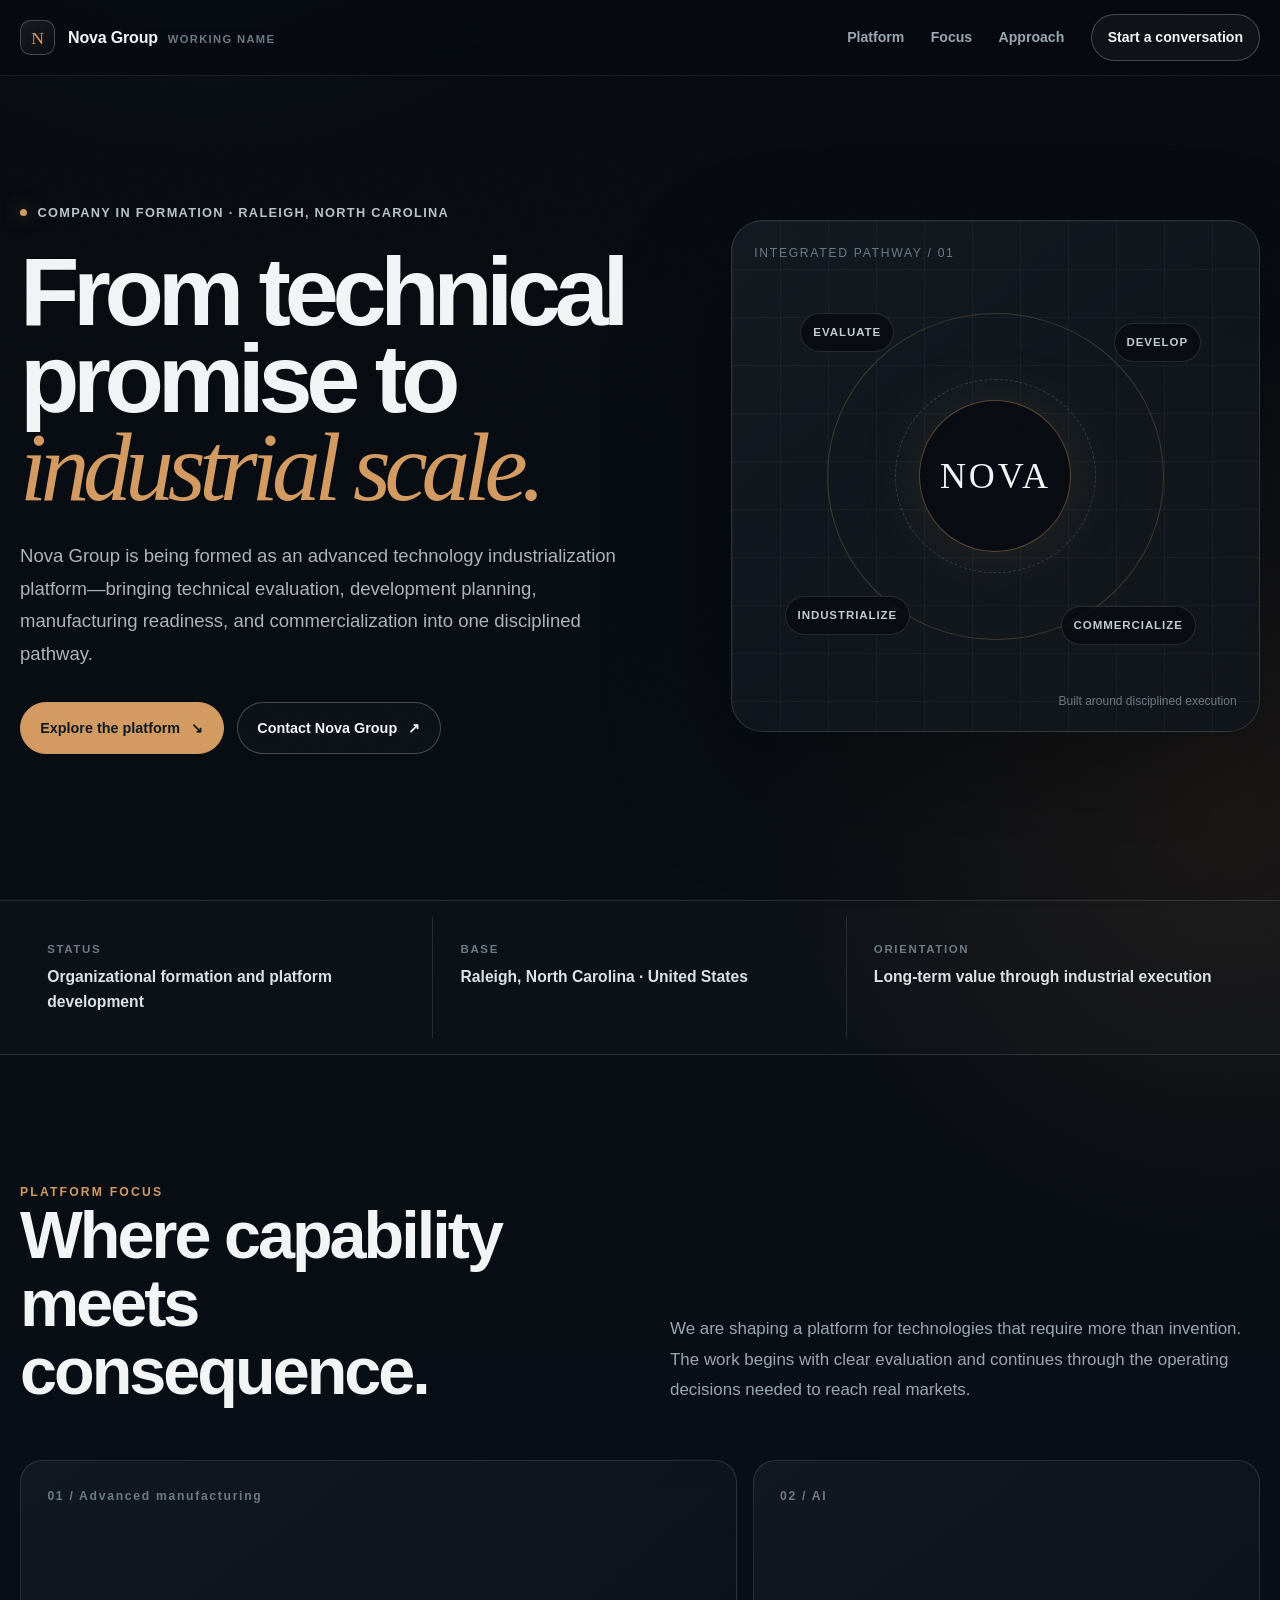
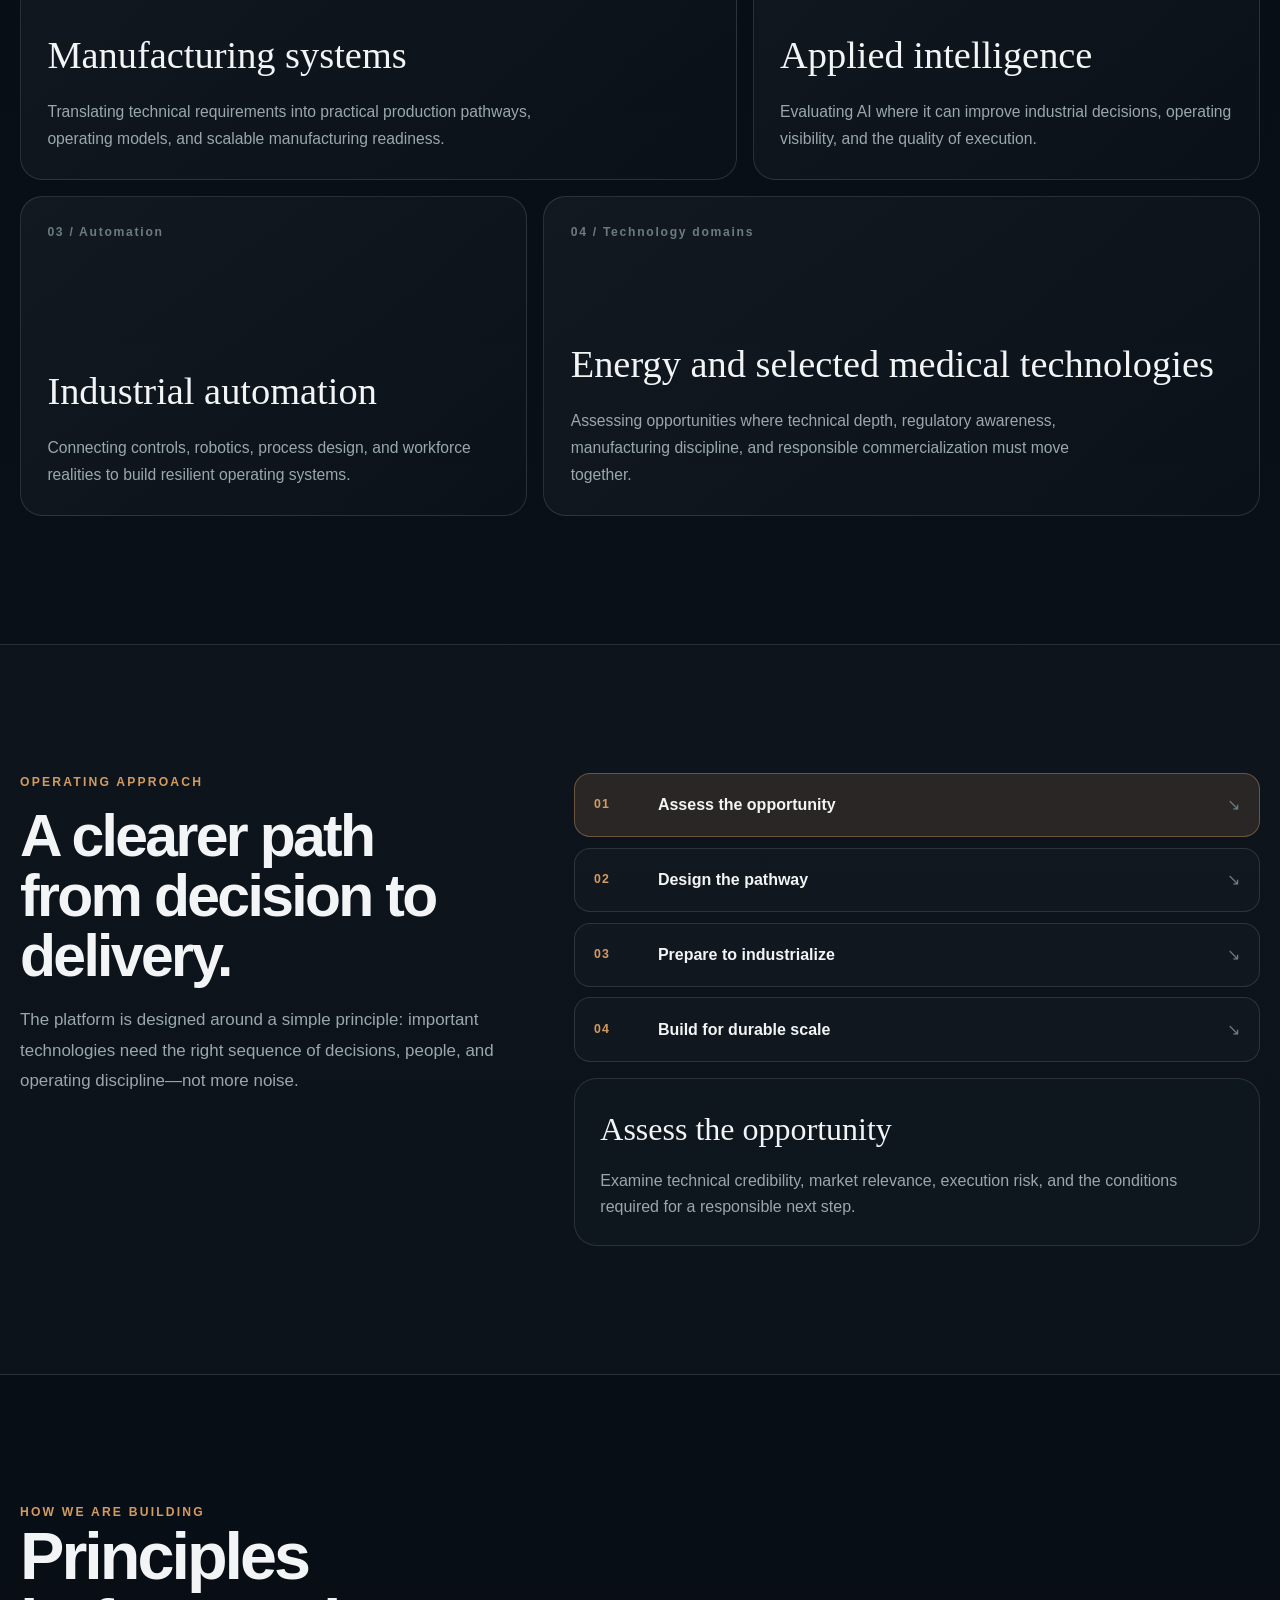
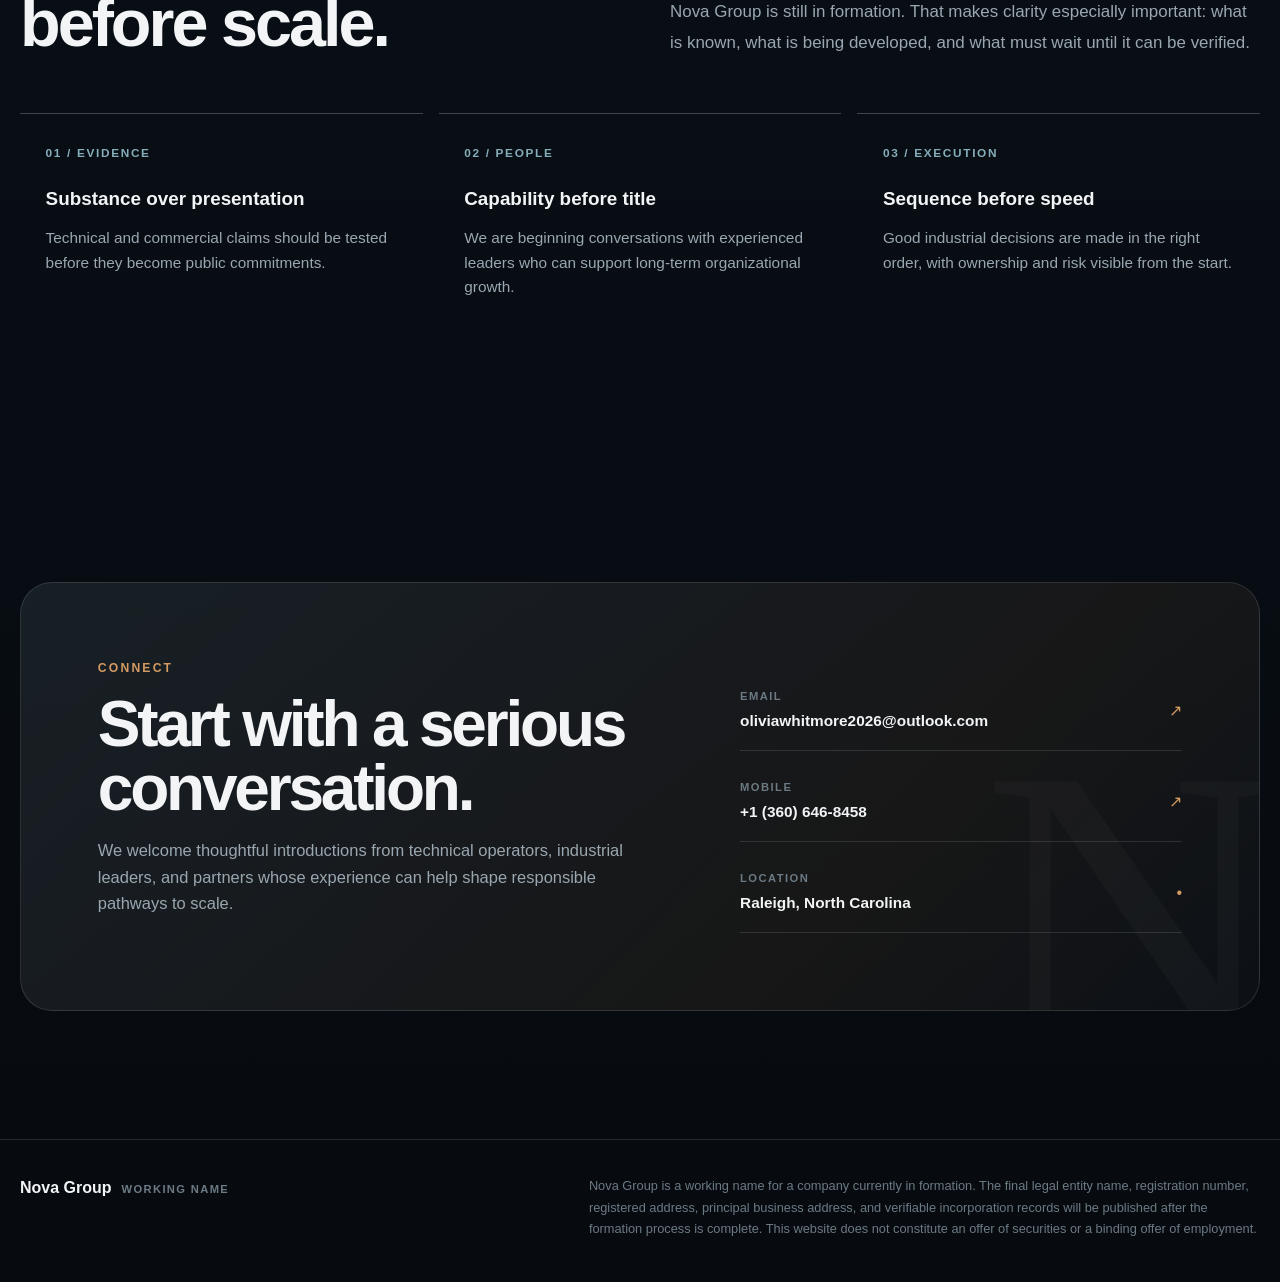
==== nova-group/index.html @ 1aa8a785 "Publish Nova Group company website" ====
<!doctype html>
<html lang="en">
<head>
  <meta charset="UTF-8">
  <meta name="viewport" content="width=device-width, initial-scale=1.0">
  <meta name="robots" content="index, follow, max-image-preview:large">
  <meta name="theme-color" content="#070b10">
  <meta name="description" content="Nova Group is an advanced technology industrialization platform in formation in Raleigh, North Carolina, focused on evaluation, development, manufacturing readiness, and commercialization.">
  <meta property="og:type" content="website">
  <meta property="og:title" content="Nova Group | Advanced Technology Industrialization">
  <meta property="og:description" content="An advanced technology platform in formation, connecting technical promise with disciplined industrial execution.">
  <meta property="og:url" content="https://oliviawhitmore.github.io/nova-group/">
  <link rel="canonical" href="https://oliviawhitmore.github.io/nova-group/">
  <link rel="icon" type="image/svg+xml" href="data:image/svg+xml,%3Csvg xmlns='http://www.w3.org/2000/svg' viewBox='0 0 64 64'%3E%3Crect width='64' height='64' rx='14' fill='%23070b10'/%3E%3Cpath d='M17 45V19l30 26V19' fill='none' stroke='%23d39b61' stroke-width='5' stroke-linecap='round' stroke-linejoin='round'/%3E%3C/svg%3E">
  <title>Nova Group | Advanced Technology Industrialization</title>
  <script type="application/ld+json">
  {
    "@context": "https://schema.org",
    "@type": "WebSite",
    "name": "Nova Group (Working Name)",
    "url": "https://oliviawhitmore.github.io/nova-group/",
    "description": "Advanced technology industrialization platform in formation in Raleigh, North Carolina."
  }
  </script>
  <style>
    :root {
      color-scheme: dark;
      --bg: #070b10;
      --bg-2: #0a1017;
      --panel: rgba(15, 23, 31, .82);
      --panel-solid: #0e161e;
      --line: rgba(226, 234, 239, .13);
      --line-strong: rgba(226, 234, 239, .25);
      --text: #f2f4f5;
      --muted: #9aa7b0;
      --quiet: #6c7a84;
      --copper: #d39b61;
      --copper-soft: rgba(211, 155, 97, .14);
      --steel: #86adba;
      --steel-soft: rgba(134, 173, 186, .12);
      --radius: 1.4rem;
      --max: 1240px;
    }

    * { box-sizing: border-box; }
    html { scroll-behavior: smooth; background: var(--bg); }
    body {
      margin: 0;
      min-width: 320px;
      overflow-x: hidden;
      color: var(--text);
      background:
        radial-gradient(circle at 16% -8%, rgba(89, 127, 142, .19), transparent 32rem),
        radial-gradient(circle at 96% 18%, rgba(167, 105, 50, .12), transparent 30rem),
        linear-gradient(180deg, #070b10 0%, #091018 52%, #070b10 100%);
      font-family: Inter, ui-sans-serif, -apple-system, BlinkMacSystemFont, "Segoe UI", sans-serif;
      font-size: 16px;
      line-height: 1.6;
      -webkit-font-smoothing: antialiased;
    }
    body::before {
      content: "";
      position: fixed;
      inset: 0;
      pointer-events: none;
      opacity: .025;
      z-index: 9;
      background-image: url("data:image/svg+xml,%3Csvg xmlns='http://www.w3.org/2000/svg' width='120' height='120' viewBox='0 0 120 120'%3E%3Cfilter id='n'%3E%3CfeTurbulence type='fractalNoise' baseFrequency='.8' numOctaves='3' stitchTiles='stitch'/%3E%3C/filter%3E%3Crect width='100%25' height='100%25' filter='url(%23n)' opacity='.7'/%3E%3C/svg%3E");
    }
    a { color: inherit; text-decoration: none; }
    button, input, textarea { font: inherit; }
    button { color: inherit; }
    ::selection { background: var(--copper); color: var(--bg); }
    :focus-visible { outline: 2px solid var(--copper); outline-offset: 4px; }

    .skip-link {
      position: fixed;
      top: .75rem;
      left: .75rem;
      z-index: 100;
      transform: translateY(-180%);
      padding: .75rem 1rem;
      border-radius: .6rem;
      color: var(--bg);
      background: var(--text);
      transition: transform .2s ease;
    }
    .skip-link:focus { transform: translateY(0); }
    .shell { width: min(calc(100% - 2rem), var(--max)); margin-inline: auto; }
    .eyebrow {
      margin: 0;
      color: var(--copper);
      font-size: .76rem;
      font-weight: 750;
      letter-spacing: .18em;
      text-transform: uppercase;
    }
    .serif { font-family: Georgia, "Times New Roman", serif; }
    .muted { color: var(--muted); }

    .site-header {
      position: fixed;
      inset: 0 0 auto;
      z-index: 20;
      border-bottom: 1px solid rgba(255,255,255,.08);
      background: rgba(7, 11, 16, .76);
      -webkit-backdrop-filter: blur(18px);
      backdrop-filter: blur(18px);
    }
    .nav {
      min-height: 4.7rem;
      display: flex;
      align-items: center;
      justify-content: space-between;
      gap: 1.5rem;
    }
    .brand { display: inline-flex; align-items: center; gap: .8rem; min-width: max-content; }
    .brand-mark {
      width: 2.2rem;
      height: 2.2rem;
      display: grid;
      place-items: center;
      border: 1px solid var(--line-strong);
      border-radius: .65rem;
      color: var(--copper);
      background: linear-gradient(145deg, rgba(255,255,255,.07), rgba(255,255,255,.015));
      font-family: Georgia, serif;
      font-size: 1.1rem;
    }
    .brand-name { font-weight: 730; letter-spacing: -.01em; }
    .working-name { margin-left: .35rem; color: var(--quiet); font-size: .7rem; font-weight: 700; letter-spacing: .12em; text-transform: uppercase; }
    .nav-links { display: flex; align-items: center; gap: 1.65rem; }
    .nav-links a { color: var(--muted); font-size: .88rem; font-weight: 650; transition: color .2s ease; }
    .nav-links a:hover { color: var(--text); }
    .nav-cta {
      padding: .72rem 1rem;
      border: 1px solid var(--line-strong);
      border-radius: 999px;
      color: var(--text) !important;
      background: rgba(255,255,255,.04);
    }

    .hero {
      min-height: 100svh;
      display: flex;
      align-items: center;
      padding: 8.8rem 0 5.5rem;
    }
    .hero-grid { display: grid; grid-template-columns: 1.08fr .92fr; gap: clamp(3rem, 7vw, 7rem); align-items: center; }
    .status-line {
      display: inline-flex;
      align-items: center;
      gap: .65rem;
      margin-bottom: 1.55rem;
      color: #b8c3ca;
      font-size: .8rem;
      font-weight: 700;
      letter-spacing: .1em;
      text-transform: uppercase;
    }
    .status-line::before { content: ""; width: .45rem; height: .45rem; border-radius: 50%; background: var(--copper); box-shadow: 0 0 18px rgba(211,155,97,.55); }
    h1 {
      max-width: 760px;
      margin: 0;
      font-size: clamp(3.35rem, 7.6vw, 7.3rem);
      font-weight: 610;
      letter-spacing: -.065em;
      line-height: .9;
    }
    h1 .serif { color: var(--copper); font-weight: 400; font-style: italic; }
    .hero-copy { max-width: 660px; margin: 1.8rem 0 0; color: #aab5bc; font-size: clamp(1.05rem, 1.45vw, 1.24rem); line-height: 1.75; }
    .hero-actions { display: flex; flex-wrap: wrap; gap: .85rem; margin-top: 2rem; }
    .button {
      min-height: 3.25rem;
      display: inline-flex;
      align-items: center;
      justify-content: center;
      gap: .7rem;
      padding: .8rem 1.2rem;
      border: 1px solid var(--line-strong);
      border-radius: 999px;
      font-size: .9rem;
      font-weight: 740;
      transition: transform .25s ease, border-color .25s ease, background .25s ease;
    }
    .button:hover { transform: translateY(-2px); border-color: rgba(211,155,97,.55); }
    .button-primary { color: #111820; border-color: var(--copper); background: var(--copper); }
    .button-primary:hover { background: #e1aa72; }
    .button-secondary { background: rgba(255,255,255,.025); }

    .system-card {
      position: relative;
      min-height: 32rem;
      overflow: hidden;
      border: 1px solid var(--line);
      border-radius: 2rem;
      background:
        linear-gradient(rgba(255,255,255,.035) 1px, transparent 1px),
        linear-gradient(90deg, rgba(255,255,255,.035) 1px, transparent 1px),
        linear-gradient(145deg, rgba(134,173,186,.09), rgba(13,20,27,.74));
      background-size: 3rem 3rem, 3rem 3rem, auto;
      box-shadow: 0 50px 120px rgba(0,0,0,.32);
    }
    .system-card::after {
      content: "";
      position: absolute;
      inset: 18%;
      border: 1px solid rgba(211,155,97,.25);
      border-radius: 50%;
      animation: orbit 18s linear infinite;
    }
    .system-card::before {
      content: "";
      position: absolute;
      inset: 31%;
      border: 1px dashed rgba(134,173,186,.25);
      border-radius: 50%;
      animation: orbit 12s linear infinite reverse;
    }
    @keyframes orbit { to { transform: rotate(360deg); } }
    .system-label { position: absolute; top: 1.4rem; left: 1.4rem; z-index: 2; font-size: .76rem; color: var(--quiet); letter-spacing: .14em; text-transform: uppercase; }
    .system-center {
      position: absolute;
      inset: 50% auto auto 50%;
      z-index: 2;
      width: 9.5rem;
      height: 9.5rem;
      display: grid;
      place-items: center;
      transform: translate(-50%, -50%);
      border: 1px solid rgba(211,155,97,.4);
      border-radius: 50%;
      background: rgba(7,11,16,.88);
      box-shadow: 0 0 70px rgba(211,155,97,.11);
    }
    .system-center strong { font-family: Georgia, serif; font-size: 2.25rem; font-weight: 400; letter-spacing: .08em; }
    .node {
      position: absolute;
      z-index: 3;
      padding: .56rem .75rem;
      border: 1px solid var(--line);
      border-radius: 999px;
      color: #c2ccd1;
      background: rgba(7,11,16,.86);
      font-size: .72rem;
      font-weight: 720;
      letter-spacing: .08em;
      text-transform: uppercase;
    }
    .node-1 { top: 18%; left: 13%; }
    .node-2 { top: 20%; right: 11%; }
    .node-3 { bottom: 19%; left: 10%; }
    .node-4 { right: 12%; bottom: 17%; }
    .system-note { position: absolute; right: 1.4rem; bottom: 1.25rem; z-index: 3; color: var(--quiet); font-size: .75rem; }

    .fact-strip { border-block: 1px solid var(--line); background: rgba(255,255,255,.014); }
    .facts { display: grid; grid-template-columns: repeat(3, 1fr); }
    .fact { padding: 1.45rem 1.7rem; border-right: 1px solid var(--line); }
    .fact:last-child { border-right: 0; }
    .fact dt { color: var(--quiet); font-size: .72rem; font-weight: 740; letter-spacing: .14em; text-transform: uppercase; }
    .fact dd { margin: .35rem 0 0; color: #dce1e4; font-size: .98rem; font-weight: 650; }

    section { padding: clamp(5.5rem, 10vw, 9rem) 0; }
    .section-head { display: grid; grid-template-columns: .8fr 1.2fr; gap: 2rem; align-items: end; margin-bottom: 3.4rem; }
    .section-head h2 { max-width: 780px; margin: 0; font-size: clamp(2.5rem, 5.2vw, 4.7rem); line-height: 1.02; letter-spacing: -.045em; }
    .section-head p:last-child { max-width: 590px; justify-self: end; margin: 0; color: var(--muted); font-size: 1.06rem; line-height: 1.8; }

    .focus-grid { display: grid; grid-template-columns: repeat(12, 1fr); gap: 1rem; }
    .focus-card {
      min-height: 20rem;
      display: flex;
      flex-direction: column;
      justify-content: space-between;
      padding: 1.65rem;
      border: 1px solid var(--line);
      border-radius: var(--radius);
      background: linear-gradient(145deg, rgba(255,255,255,.045), rgba(255,255,255,.012));
      transition: transform .35s ease, border-color .35s ease, background .35s ease;
    }
    .focus-card:hover { transform: translateY(-6px); border-color: rgba(211,155,97,.34); background: linear-gradient(145deg, rgba(211,155,97,.075), rgba(255,255,255,.016)); }
    .focus-card:nth-child(1), .focus-card:nth-child(4) { grid-column: span 7; }
    .focus-card:nth-child(2), .focus-card:nth-child(3) { grid-column: span 5; }
    .card-index { color: var(--quiet); font-size: .76rem; font-weight: 740; letter-spacing: .14em; }
    .focus-card h3 { margin: 0 0 .8rem; font-family: Georgia, serif; font-size: clamp(1.65rem, 3vw, 2.45rem); font-weight: 400; }
    .focus-card p { max-width: 520px; margin: 0; color: var(--muted); font-size: .98rem; line-height: 1.72; }

    .pathway { background: rgba(255,255,255,.014); border-block: 1px solid var(--line); }
    .path-grid { display: grid; grid-template-columns: .82fr 1.18fr; gap: clamp(2rem, 6vw, 6rem); align-items: start; }
    .path-intro { position: sticky; top: 7rem; }
    .path-intro h2 { margin: .85rem 0 1.2rem; font-size: clamp(2.5rem, 4.6vw, 4.4rem); line-height: 1.02; letter-spacing: -.045em; }
    .path-intro > p:last-of-type { max-width: 520px; color: var(--muted); font-size: 1.06rem; line-height: 1.8; }
    .path-tabs { display: grid; gap: .65rem; }
    .path-tab {
      width: 100%;
      display: grid;
      grid-template-columns: 3rem 1fr auto;
      gap: 1rem;
      align-items: center;
      padding: 1.15rem 1.2rem;
      border: 1px solid var(--line);
      border-radius: 1rem;
      text-align: left;
      cursor: pointer;
      background: rgba(255,255,255,.018);
      transition: border-color .25s ease, background .25s ease;
    }
    .path-tab:hover, .path-tab[aria-selected="true"] { border-color: rgba(211,155,97,.4); background: var(--copper-soft); }
    .tab-num { color: var(--copper); font-size: .77rem; font-weight: 760; letter-spacing: .1em; }
    .tab-title { font-size: 1rem; font-weight: 720; }
    .tab-arrow { color: var(--quiet); }
    .path-panel { margin-top: 1rem; padding: 1.6rem; border: 1px solid var(--line); border-radius: var(--radius); background: var(--panel-solid); }
    .path-panel h3 { margin: 0; font-family: Georgia, serif; font-size: 2rem; font-weight: 400; }
    .path-panel p { margin: .8rem 0 0; color: var(--muted); }

    .principles { display: grid; grid-template-columns: repeat(3, 1fr); gap: 1rem; }
    .principle { padding: 1.6rem; border-top: 1px solid var(--line-strong); }
    .principle span { color: var(--steel); font-size: .74rem; font-weight: 740; letter-spacing: .14em; text-transform: uppercase; }
    .principle h3 { margin: 1.2rem 0 .75rem; font-size: 1.18rem; }
    .principle p { margin: 0; color: var(--muted); font-size: .96rem; }

    .contact-card {
      position: relative;
      overflow: hidden;
      display: grid;
      grid-template-columns: 1fr .8fr;
      gap: clamp(2rem, 7vw, 7rem);
      padding: clamp(2rem, 6vw, 5rem);
      border: 1px solid var(--line);
      border-radius: 2rem;
      background: linear-gradient(135deg, rgba(134,173,186,.12), rgba(211,155,97,.08) 68%, rgba(255,255,255,.025));
    }
    .contact-card::after { content: "N"; position: absolute; right: -1.5rem; bottom: -7rem; color: rgba(255,255,255,.025); font-family: Georgia, serif; font-size: 26rem; line-height: 1; pointer-events: none; }
    .contact-copy, .contact-details { position: relative; z-index: 2; }
    .contact-copy h2 { margin: .8rem 0 1.1rem; font-size: clamp(2.55rem, 5vw, 4.8rem); line-height: 1; letter-spacing: -.05em; }
    .contact-copy p:last-child { max-width: 610px; color: var(--muted); font-size: 1.03rem; }
    .contact-details { display: grid; align-content: end; gap: .75rem; }
    .contact-link { display: flex; justify-content: space-between; align-items: center; gap: 1rem; padding: 1rem 0; border-bottom: 1px solid var(--line); }
    .contact-link small { display: block; margin-bottom: .15rem; color: var(--quiet); font-size: .7rem; font-weight: 740; letter-spacing: .13em; text-transform: uppercase; }
    .contact-link strong { overflow-wrap: anywhere; font-size: .96rem; }
    .contact-link span:last-child { color: var(--copper); }

    footer { padding: 2.2rem 0 2.6rem; border-top: 1px solid var(--line); }
    .footer-grid { display: grid; grid-template-columns: 1fr 1.25fr; gap: 2rem; align-items: start; }
    .footer-brand { font-weight: 740; }
    .legal-note { margin: 0; color: var(--quiet); font-size: .8rem; line-height: 1.7; }

    .reveal { opacity: 0; transform: translateY(24px); transition: opacity .8s ease, transform .8s cubic-bezier(.2,.8,.2,1); }
    .reveal.in-view { opacity: 1; transform: none; }

    @media (max-width: 900px) {
      .nav-links a:not(.nav-cta) { display: none; }
      .hero-grid, .section-head, .path-grid, .contact-card, .footer-grid { grid-template-columns: 1fr; }
      .hero { min-height: auto; }
      .system-card { min-height: 28rem; }
      .section-head p:last-child { justify-self: start; }
      .facts { grid-template-columns: 1fr; }
      .fact { border-right: 0; border-bottom: 1px solid var(--line); }
      .fact:last-child { border-bottom: 0; }
      .focus-card:nth-child(n) { grid-column: span 6; }
      .path-intro { position: static; }
      .principles { grid-template-columns: 1fr; }
    }

    @media (max-width: 640px) {
      .shell { width: min(calc(100% - 1.2rem), var(--max)); }
      .site-header { position: absolute; }
      .working-name { display: none; }
      .nav-cta { padding-inline: .85rem; }
      .hero { padding-top: 7.1rem; }
      h1 { font-size: clamp(3rem, 16vw, 4.8rem); }
      .hero-actions { align-items: stretch; }
      .button { width: 100%; }
      .system-card { min-height: 24rem; border-radius: 1.35rem; }
      .system-center { width: 7.4rem; height: 7.4rem; }
      .system-center strong { font-size: 1.7rem; }
      .node { font-size: .61rem; }
      .node-1 { left: 6%; }
      .node-2 { right: 5%; }
      .node-3 { left: 5%; }
      .node-4 { right: 5%; }
      .focus-grid { display: grid; grid-template-columns: 1fr; }
      .focus-card:nth-child(n) { grid-column: 1; min-height: 17rem; }
      .path-tab { grid-template-columns: 2.4rem 1fr auto; padding-inline: .95rem; }
      .contact-card { border-radius: 1.35rem; }
      .contact-card::after { font-size: 17rem; }
    }

    @media (prefers-reduced-motion: reduce) {
      html { scroll-behavior: auto; }
      *, *::before, *::after { animation-duration: .01ms !important; animation-iteration-count: 1 !important; transition-duration: .01ms !important; }
      .reveal { opacity: 1; transform: none; }
    }
  </style>
</head>
<body>
  <a class="skip-link" href="#main">Skip to content</a>
  <header class="site-header">
    <nav class="nav shell" aria-label="Primary navigation">
      <a class="brand" href="#top" aria-label="Nova Group home">
        <span class="brand-mark" aria-hidden="true">N</span>
        <span class="brand-name">Nova Group <span class="working-name">Working name</span></span>
      </a>
      <div class="nav-links">
        <a href="#platform">Platform</a>
        <a href="#focus">Focus</a>
        <a href="#approach">Approach</a>
        <a class="nav-cta" href="#contact">Start a conversation</a>
      </div>
    </nav>
  </header>

  <main id="main">
    <section class="hero" id="top">
      <div class="hero-grid shell">
        <div class="reveal">
          <div class="status-line">Company in formation · Raleigh, North Carolina</div>
          <h1>From technical promise to <span class="serif">industrial scale.</span></h1>
          <p class="hero-copy">Nova Group is being formed as an advanced technology industrialization platform—bringing technical evaluation, development planning, manufacturing readiness, and commercialization into one disciplined pathway.</p>
          <div class="hero-actions">
            <a class="button button-primary" href="#platform">Explore the platform <span aria-hidden="true">↘</span></a>
            <a class="button button-secondary" href="mailto:oliviawhitmore2026@outlook.com">Contact Nova Group <span aria-hidden="true">↗</span></a>
          </div>
        </div>

        <div class="system-card reveal" aria-label="Nova Group operating pathway illustration">
          <span class="system-label">Integrated pathway / 01</span>
          <div class="system-center"><strong>NOVA</strong></div>
          <span class="node node-1">Evaluate</span>
          <span class="node node-2">Develop</span>
          <span class="node node-3">Industrialize</span>
          <span class="node node-4">Commercialize</span>
          <span class="system-note">Built around disciplined execution</span>
        </div>
      </div>
    </section>

    <div class="fact-strip" id="platform">
      <dl class="facts shell">
        <div class="fact"><dt>Status</dt><dd>Organizational formation and platform development</dd></div>
        <div class="fact"><dt>Base</dt><dd>Raleigh, North Carolina · United States</dd></div>
        <div class="fact"><dt>Orientation</dt><dd>Long-term value through industrial execution</dd></div>
      </dl>
    </div>

    <section id="focus">
      <div class="shell">
        <div class="section-head reveal">
          <div><p class="eyebrow">Platform focus</p><h2>Where capability meets consequence.</h2></div>
          <p>We are shaping a platform for technologies that require more than invention. The work begins with clear evaluation and continues through the operating decisions needed to reach real markets.</p>
        </div>
        <div class="focus-grid">
          <article class="focus-card reveal"><span class="card-index">01 / Advanced manufacturing</span><div><h3>Manufacturing systems</h3><p>Translating technical requirements into practical production pathways, operating models, and scalable manufacturing readiness.</p></div></article>
          <article class="focus-card reveal"><span class="card-index">02 / AI</span><div><h3>Applied intelligence</h3><p>Evaluating AI where it can improve industrial decisions, operating visibility, and the quality of execution.</p></div></article>
          <article class="focus-card reveal"><span class="card-index">03 / Automation</span><div><h3>Industrial automation</h3><p>Connecting controls, robotics, process design, and workforce realities to build resilient operating systems.</p></div></article>
          <article class="focus-card reveal"><span class="card-index">04 / Technology domains</span><div><h3>Energy and selected medical technologies</h3><p>Assessing opportunities where technical depth, regulatory awareness, manufacturing discipline, and responsible commercialization must move together.</p></div></article>
        </div>
      </div>
    </section>

    <section class="pathway" id="approach">
      <div class="path-grid shell">
        <div class="path-intro reveal">
          <p class="eyebrow">Operating approach</p>
          <h2>A clearer path from decision to delivery.</h2>
          <p>The platform is designed around a simple principle: important technologies need the right sequence of decisions, people, and operating discipline—not more noise.</p>
        </div>
        <div class="reveal">
          <div class="path-tabs" role="tablist" aria-label="Nova Group operating stages">
            <button class="path-tab" id="tab-assess" role="tab" aria-selected="true" aria-controls="path-panel" data-title="Assess the opportunity" data-copy="Examine technical credibility, market relevance, execution risk, and the conditions required for a responsible next step."><span class="tab-num">01</span><span class="tab-title">Assess the opportunity</span><span class="tab-arrow">↘</span></button>
            <button class="path-tab" id="tab-design" role="tab" aria-selected="false" aria-controls="path-panel" data-title="Design the pathway" data-copy="Define the development, regulatory, operating, talent, and commercial decisions that must align before capital and teams are committed."><span class="tab-num">02</span><span class="tab-title">Design the pathway</span><span class="tab-arrow">↘</span></button>
            <button class="path-tab" id="tab-build" role="tab" aria-selected="false" aria-controls="path-panel" data-title="Prepare to industrialize" data-copy="Bring technical and operating leaders together around manufacturing readiness, partner selection, quality systems, and measurable milestones."><span class="tab-num">03</span><span class="tab-title">Prepare to industrialize</span><span class="tab-arrow">↘</span></button>
            <button class="path-tab" id="tab-scale" role="tab" aria-selected="false" aria-controls="path-panel" data-title="Build for durable scale" data-copy="Create the structures, leadership depth, and commercial discipline needed to grow without losing the integrity of the original technology."><span class="tab-num">04</span><span class="tab-title">Build for durable scale</span><span class="tab-arrow">↘</span></button>
          </div>
          <div class="path-panel" id="path-panel" role="tabpanel" aria-live="polite" aria-labelledby="tab-assess">
            <h3>Assess the opportunity</h3>
            <p>Examine technical credibility, market relevance, execution risk, and the conditions required for a responsible next step.</p>
          </div>
        </div>
      </div>
    </section>

    <section>
      <div class="shell">
        <div class="section-head reveal">
          <div><p class="eyebrow">How we are building</p><h2>Principles before scale.</h2></div>
          <p>Nova Group is still in formation. That makes clarity especially important: what is known, what is being developed, and what must wait until it can be verified.</p>
        </div>
        <div class="principles">
          <article class="principle reveal"><span>01 / Evidence</span><h3>Substance over presentation</h3><p>Technical and commercial claims should be tested before they become public commitments.</p></article>
          <article class="principle reveal"><span>02 / People</span><h3>Capability before title</h3><p>We are beginning conversations with experienced leaders who can support long-term organizational growth.</p></article>
          <article class="principle reveal"><span>03 / Execution</span><h3>Sequence before speed</h3><p>Good industrial decisions are made in the right order, with ownership and risk visible from the start.</p></article>
        </div>
      </div>
    </section>

    <section id="contact">
      <div class="contact-card shell reveal">
        <div class="contact-copy">
          <p class="eyebrow">Connect</p>
          <h2>Start with a serious conversation.</h2>
          <p>We welcome thoughtful introductions from technical operators, industrial leaders, and partners whose experience can help shape responsible pathways to scale.</p>
        </div>
        <div class="contact-details">
          <a class="contact-link" href="mailto:oliviawhitmore2026@outlook.com"><span><small>Email</small><strong>oliviawhitmore2026@outlook.com</strong></span><span aria-hidden="true">↗</span></a>
          <a class="contact-link" href="tel:+13606468458"><span><small>Mobile</small><strong>+1 (360) 646-8458</strong></span><span aria-hidden="true">↗</span></a>
          <div class="contact-link"><span><small>Location</small><strong>Raleigh, North Carolina</strong></span><span aria-hidden="true">•</span></div>
        </div>
      </div>
    </section>
  </main>

  <footer>
    <div class="footer-grid shell">
      <div class="footer-brand">Nova Group <span class="working-name">Working name</span></div>
      <p class="legal-note">Nova Group is a working name for a company currently in formation. The final legal entity name, registration number, registered address, principal business address, and verifiable incorporation records will be published after the formation process is complete. This website does not constitute an offer of securities or a binding offer of employment.</p>
    </div>
  </footer>

  <script>
    const reducedMotion = window.matchMedia('(prefers-reduced-motion: reduce)').matches;
    const revealItems = document.querySelectorAll('.reveal');
    if (reducedMotion || !('IntersectionObserver' in window)) {
      revealItems.forEach((item) => item.classList.add('in-view'));
    } else {
      const observer = new IntersectionObserver((entries) => {
        entries.forEach((entry) => {
          if (entry.isIntersecting) {
            entry.target.classList.add('in-view');
            observer.unobserve(entry.target);
          }
        });
      }, { threshold: 0.12 });
      revealItems.forEach((item) => observer.observe(item));
    }

    const tabs = [...document.querySelectorAll('[role="tab"]')];
    const panel = document.getElementById('path-panel');
    tabs.forEach((tab, index) => {
      tab.addEventListener('click', () => activateTab(tab));
      tab.addEventListener('keydown', (event) => {
        if (!['ArrowDown', 'ArrowUp', 'Home', 'End'].includes(event.key)) return;
        event.preventDefault();
        let next = index;
        if (event.key === 'ArrowDown') next = (index + 1) % tabs.length;
        if (event.key === 'ArrowUp') next = (index - 1 + tabs.length) % tabs.length;
        if (event.key === 'Home') next = 0;
        if (event.key === 'End') next = tabs.length - 1;
        tabs[next].focus();
        activateTab(tabs[next]);
      });
    });

    function activateTab(active) {
      tabs.forEach((tab) => tab.setAttribute('aria-selected', String(tab === active)));
      panel.setAttribute('aria-labelledby', active.id);
      panel.querySelector('h3').textContent = active.dataset.title;
      panel.querySelector('p').textContent = active.dataset.copy;
    }
  </script>
</body>
</html>
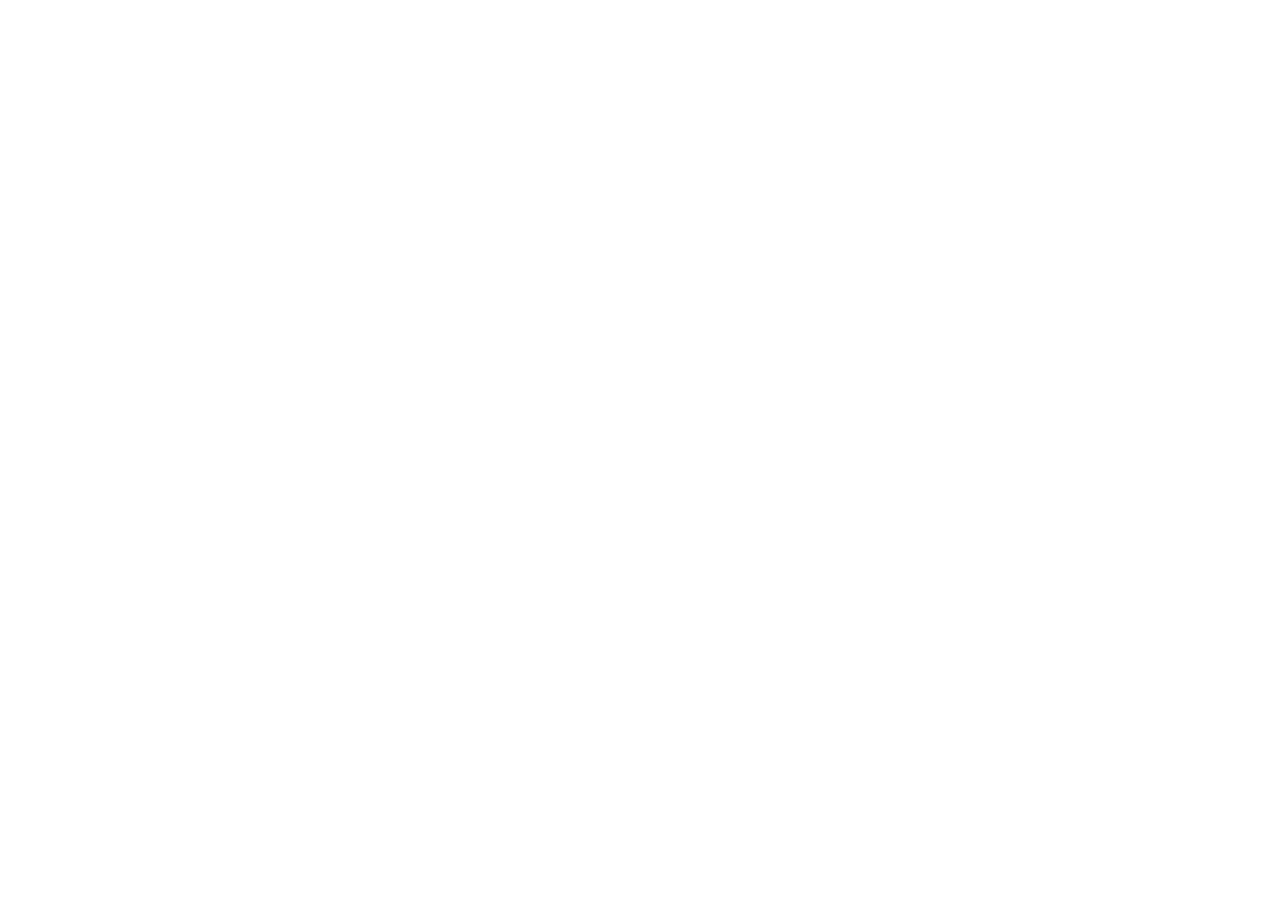
==== commit d407b42b: "Redirect Nova Group site to company organization domain" ====
--- a/nova-group/index.html
+++ b/nova-group/index.html
@@ -1,561 +1,25 @@
 <!doctype html>
 <html lang="en">
 <head>
-  <meta charset="UTF-8">
-  <meta name="viewport" content="width=device-width, initial-scale=1.0">
-  <meta name="robots" content="index, follow, max-image-preview:large">
-  <meta name="theme-color" content="#070b10">
-  <meta name="description" content="Nova Group is an advanced technology industrialization platform in formation in Raleigh, North Carolina, focused on evaluation, development, manufacturing readiness, and commercialization.">
-  <meta property="og:type" content="website">
-  <meta property="og:title" content="Nova Group | Advanced Technology Industrialization">
-  <meta property="og:description" content="An advanced technology platform in formation, connecting technical promise with disciplined industrial execution.">
-  <meta property="og:url" content="https://oliviawhitmore.github.io/nova-group/">
-  <link rel="canonical" href="https://oliviawhitmore.github.io/nova-group/">
-  <link rel="icon" type="image/svg+xml" href="data:image/svg+xml,%3Csvg xmlns='http://www.w3.org/2000/svg' viewBox='0 0 64 64'%3E%3Crect width='64' height='64' rx='14' fill='%23070b10'/%3E%3Cpath d='M17 45V19l30 26V19' fill='none' stroke='%23d39b61' stroke-width='5' stroke-linecap='round' stroke-linejoin='round'/%3E%3C/svg%3E">
-  <title>Nova Group | Advanced Technology Industrialization</title>
-  <script type="application/ld+json">
-  {
-    "@context": "https://schema.org",
-    "@type": "WebSite",
-    "name": "Nova Group (Working Name)",
-    "url": "https://oliviawhitmore.github.io/nova-group/",
-    "description": "Advanced technology industrialization platform in formation in Raleigh, North Carolina."
-  }
+  <meta charset="utf-8">
+  <meta name="viewport" content="width=device-width, initial-scale=1">
+  <meta name="robots" content="noindex, follow">
+  <meta http-equiv="refresh" content="0; url=https://novagroupnc.github.io/">
+  <link rel="canonical" href="https://novagroupnc.github.io/">
+  <title>Nova Group has moved</title>
+  <script>
+    window.location.replace("https://novagroupnc.github.io/" + window.location.search + window.location.hash);
   </script>
   <style>
-    :root {
-      color-scheme: dark;
-      --bg: #070b10;
-      --bg-2: #0a1017;
-      --panel: rgba(15, 23, 31, .82);
-      --panel-solid: #0e161e;
-      --line: rgba(226, 234, 239, .13);
-      --line-strong: rgba(226, 234, 239, .25);
-      --text: #f2f4f5;
-      --muted: #9aa7b0;
-      --quiet: #6c7a84;
-      --copper: #d39b61;
-      --copper-soft: rgba(211, 155, 97, .14);
-      --steel: #86adba;
-      --steel-soft: rgba(134, 173, 186, .12);
-      --radius: 1.4rem;
-      --max: 1240px;
-    }
-
-    * { box-sizing: border-box; }
-    html { scroll-behavior: smooth; background: var(--bg); }
-    body {
-      margin: 0;
-      min-width: 320px;
-      overflow-x: hidden;
-      color: var(--text);
-      background:
-        radial-gradient(circle at 16% -8%, rgba(89, 127, 142, .19), transparent 32rem),
-        radial-gradient(circle at 96% 18%, rgba(167, 105, 50, .12), transparent 30rem),
-        linear-gradient(180deg, #070b10 0%, #091018 52%, #070b10 100%);
-      font-family: Inter, ui-sans-serif, -apple-system, BlinkMacSystemFont, "Segoe UI", sans-serif;
-      font-size: 16px;
-      line-height: 1.6;
-      -webkit-font-smoothing: antialiased;
-    }
-    body::before {
-      content: "";
-      position: fixed;
-      inset: 0;
-      pointer-events: none;
-      opacity: .025;
-      z-index: 9;
-      background-image: url("data:image/svg+xml,%3Csvg xmlns='http://www.w3.org/2000/svg' width='120' height='120' viewBox='0 0 120 120'%3E%3Cfilter id='n'%3E%3CfeTurbulence type='fractalNoise' baseFrequency='.8' numOctaves='3' stitchTiles='stitch'/%3E%3C/filter%3E%3Crect width='100%25' height='100%25' filter='url(%23n)' opacity='.7'/%3E%3C/svg%3E");
-    }
-    a { color: inherit; text-decoration: none; }
-    button, input, textarea { font: inherit; }
-    button { color: inherit; }
-    ::selection { background: var(--copper); color: var(--bg); }
-    :focus-visible { outline: 2px solid var(--copper); outline-offset: 4px; }
-
-    .skip-link {
-      position: fixed;
-      top: .75rem;
-      left: .75rem;
-      z-index: 100;
-      transform: translateY(-180%);
-      padding: .75rem 1rem;
-      border-radius: .6rem;
-      color: var(--bg);
-      background: var(--text);
-      transition: transform .2s ease;
-    }
-    .skip-link:focus { transform: translateY(0); }
-    .shell { width: min(calc(100% - 2rem), var(--max)); margin-inline: auto; }
-    .eyebrow {
-      margin: 0;
-      color: var(--copper);
-      font-size: .76rem;
-      font-weight: 750;
-      letter-spacing: .18em;
-      text-transform: uppercase;
-    }
-    .serif { font-family: Georgia, "Times New Roman", serif; }
-    .muted { color: var(--muted); }
-
-    .site-header {
-      position: fixed;
-      inset: 0 0 auto;
-      z-index: 20;
-      border-bottom: 1px solid rgba(255,255,255,.08);
-      background: rgba(7, 11, 16, .76);
-      -webkit-backdrop-filter: blur(18px);
-      backdrop-filter: blur(18px);
-    }
-    .nav {
-      min-height: 4.7rem;
-      display: flex;
-      align-items: center;
-      justify-content: space-between;
-      gap: 1.5rem;
-    }
-    .brand { display: inline-flex; align-items: center; gap: .8rem; min-width: max-content; }
-    .brand-mark {
-      width: 2.2rem;
-      height: 2.2rem;
-      display: grid;
-      place-items: center;
-      border: 1px solid var(--line-strong);
-      border-radius: .65rem;
-      color: var(--copper);
-      background: linear-gradient(145deg, rgba(255,255,255,.07), rgba(255,255,255,.015));
-      font-family: Georgia, serif;
-      font-size: 1.1rem;
-    }
-    .brand-name { font-weight: 730; letter-spacing: -.01em; }
-    .working-name { margin-left: .35rem; color: var(--quiet); font-size: .7rem; font-weight: 700; letter-spacing: .12em; text-transform: uppercase; }
-    .nav-links { display: flex; align-items: center; gap: 1.65rem; }
-    .nav-links a { color: var(--muted); font-size: .88rem; font-weight: 650; transition: color .2s ease; }
-    .nav-links a:hover { color: var(--text); }
-    .nav-cta {
-      padding: .72rem 1rem;
-      border: 1px solid var(--line-strong);
-      border-radius: 999px;
-      color: var(--text) !important;
-      background: rgba(255,255,255,.04);
-    }
-
-    .hero {
-      min-height: 100svh;
-      display: flex;
-      align-items: center;
-      padding: 8.8rem 0 5.5rem;
-    }
-    .hero-grid { display: grid; grid-template-columns: 1.08fr .92fr; gap: clamp(3rem, 7vw, 7rem); align-items: center; }
-    .status-line {
-      display: inline-flex;
-      align-items: center;
-      gap: .65rem;
-      margin-bottom: 1.55rem;
-      color: #b8c3ca;
-      font-size: .8rem;
-      font-weight: 700;
-      letter-spacing: .1em;
-      text-transform: uppercase;
-    }
-    .status-line::before { content: ""; width: .45rem; height: .45rem; border-radius: 50%; background: var(--copper); box-shadow: 0 0 18px rgba(211,155,97,.55); }
-    h1 {
-      max-width: 760px;
-      margin: 0;
-      font-size: clamp(3.35rem, 7.6vw, 7.3rem);
-      font-weight: 610;
-      letter-spacing: -.065em;
-      line-height: .9;
-    }
-    h1 .serif { color: var(--copper); font-weight: 400; font-style: italic; }
-    .hero-copy { max-width: 660px; margin: 1.8rem 0 0; color: #aab5bc; font-size: clamp(1.05rem, 1.45vw, 1.24rem); line-height: 1.75; }
-    .hero-actions { display: flex; flex-wrap: wrap; gap: .85rem; margin-top: 2rem; }
-    .button {
-      min-height: 3.25rem;
-      display: inline-flex;
-      align-items: center;
-      justify-content: center;
-      gap: .7rem;
-      padding: .8rem 1.2rem;
-      border: 1px solid var(--line-strong);
-      border-radius: 999px;
-      font-size: .9rem;
-      font-weight: 740;
-      transition: transform .25s ease, border-color .25s ease, background .25s ease;
-    }
-    .button:hover { transform: translateY(-2px); border-color: rgba(211,155,97,.55); }
-    .button-primary { color: #111820; border-color: var(--copper); background: var(--copper); }
-    .button-primary:hover { background: #e1aa72; }
-    .button-secondary { background: rgba(255,255,255,.025); }
-
-    .system-card {
-      position: relative;
-      min-height: 32rem;
-      overflow: hidden;
-      border: 1px solid var(--line);
-      border-radius: 2rem;
-      background:
-        linear-gradient(rgba(255,255,255,.035) 1px, transparent 1px),
-        linear-gradient(90deg, rgba(255,255,255,.035) 1px, transparent 1px),
-        linear-gradient(145deg, rgba(134,173,186,.09), rgba(13,20,27,.74));
-      background-size: 3rem 3rem, 3rem 3rem, auto;
-      box-shadow: 0 50px 120px rgba(0,0,0,.32);
-    }
-    .system-card::after {
-      content: "";
-      position: absolute;
-      inset: 18%;
-      border: 1px solid rgba(211,155,97,.25);
-      border-radius: 50%;
-      animation: orbit 18s linear infinite;
-    }
-    .system-card::before {
-      content: "";
-      position: absolute;
-      inset: 31%;
-      border: 1px dashed rgba(134,173,186,.25);
-      border-radius: 50%;
-      animation: orbit 12s linear infinite reverse;
-    }
-    @keyframes orbit { to { transform: rotate(360deg); } }
-    .system-label { position: absolute; top: 1.4rem; left: 1.4rem; z-index: 2; font-size: .76rem; color: var(--quiet); letter-spacing: .14em; text-transform: uppercase; }
-    .system-center {
-      position: absolute;
-      inset: 50% auto auto 50%;
-      z-index: 2;
-      width: 9.5rem;
-      height: 9.5rem;
-      display: grid;
-      place-items: center;
-      transform: translate(-50%, -50%);
-      border: 1px solid rgba(211,155,97,.4);
-      border-radius: 50%;
-      background: rgba(7,11,16,.88);
-      box-shadow: 0 0 70px rgba(211,155,97,.11);
-    }
-    .system-center strong { font-family: Georgia, serif; font-size: 2.25rem; font-weight: 400; letter-spacing: .08em; }
-    .node {
-      position: absolute;
-      z-index: 3;
-      padding: .56rem .75rem;
-      border: 1px solid var(--line);
-      border-radius: 999px;
-      color: #c2ccd1;
-      background: rgba(7,11,16,.86);
-      font-size: .72rem;
-      font-weight: 720;
-      letter-spacing: .08em;
-      text-transform: uppercase;
-    }
-    .node-1 { top: 18%; left: 13%; }
-    .node-2 { top: 20%; right: 11%; }
-    .node-3 { bottom: 19%; left: 10%; }
-    .node-4 { right: 12%; bottom: 17%; }
-    .system-note { position: absolute; right: 1.4rem; bottom: 1.25rem; z-index: 3; color: var(--quiet); font-size: .75rem; }
-
-    .fact-strip { border-block: 1px solid var(--line); background: rgba(255,255,255,.014); }
-    .facts { display: grid; grid-template-columns: repeat(3, 1fr); }
-    .fact { padding: 1.45rem 1.7rem; border-right: 1px solid var(--line); }
-    .fact:last-child { border-right: 0; }
-    .fact dt { color: var(--quiet); font-size: .72rem; font-weight: 740; letter-spacing: .14em; text-transform: uppercase; }
-    .fact dd { margin: .35rem 0 0; color: #dce1e4; font-size: .98rem; font-weight: 650; }
-
-    section { padding: clamp(5.5rem, 10vw, 9rem) 0; }
-    .section-head { display: grid; grid-template-columns: .8fr 1.2fr; gap: 2rem; align-items: end; margin-bottom: 3.4rem; }
-    .section-head h2 { max-width: 780px; margin: 0; font-size: clamp(2.5rem, 5.2vw, 4.7rem); line-height: 1.02; letter-spacing: -.045em; }
-    .section-head p:last-child { max-width: 590px; justify-self: end; margin: 0; color: var(--muted); font-size: 1.06rem; line-height: 1.8; }
-
-    .focus-grid { display: grid; grid-template-columns: repeat(12, 1fr); gap: 1rem; }
-    .focus-card {
-      min-height: 20rem;
-      display: flex;
-      flex-direction: column;
-      justify-content: space-between;
-      padding: 1.65rem;
-      border: 1px solid var(--line);
-      border-radius: var(--radius);
-      background: linear-gradient(145deg, rgba(255,255,255,.045), rgba(255,255,255,.012));
-      transition: transform .35s ease, border-color .35s ease, background .35s ease;
-    }
-    .focus-card:hover { transform: translateY(-6px); border-color: rgba(211,155,97,.34); background: linear-gradient(145deg, rgba(211,155,97,.075), rgba(255,255,255,.016)); }
-    .focus-card:nth-child(1), .focus-card:nth-child(4) { grid-column: span 7; }
-    .focus-card:nth-child(2), .focus-card:nth-child(3) { grid-column: span 5; }
-    .card-index { color: var(--quiet); font-size: .76rem; font-weight: 740; letter-spacing: .14em; }
-    .focus-card h3 { margin: 0 0 .8rem; font-family: Georgia, serif; font-size: clamp(1.65rem, 3vw, 2.45rem); font-weight: 400; }
-    .focus-card p { max-width: 520px; margin: 0; color: var(--muted); font-size: .98rem; line-height: 1.72; }
-
-    .pathway { background: rgba(255,255,255,.014); border-block: 1px solid var(--line); }
-    .path-grid { display: grid; grid-template-columns: .82fr 1.18fr; gap: clamp(2rem, 6vw, 6rem); align-items: start; }
-    .path-intro { position: sticky; top: 7rem; }
-    .path-intro h2 { margin: .85rem 0 1.2rem; font-size: clamp(2.5rem, 4.6vw, 4.4rem); line-height: 1.02; letter-spacing: -.045em; }
-    .path-intro > p:last-of-type { max-width: 520px; color: var(--muted); font-size: 1.06rem; line-height: 1.8; }
-    .path-tabs { display: grid; gap: .65rem; }
-    .path-tab {
-      width: 100%;
-      display: grid;
-      grid-template-columns: 3rem 1fr auto;
-      gap: 1rem;
-      align-items: center;
-      padding: 1.15rem 1.2rem;
-      border: 1px solid var(--line);
-      border-radius: 1rem;
-      text-align: left;
-      cursor: pointer;
-      background: rgba(255,255,255,.018);
-      transition: border-color .25s ease, background .25s ease;
-    }
-    .path-tab:hover, .path-tab[aria-selected="true"] { border-color: rgba(211,155,97,.4); background: var(--copper-soft); }
-    .tab-num { color: var(--copper); font-size: .77rem; font-weight: 760; letter-spacing: .1em; }
-    .tab-title { font-size: 1rem; font-weight: 720; }
-    .tab-arrow { color: var(--quiet); }
-    .path-panel { margin-top: 1rem; padding: 1.6rem; border: 1px solid var(--line); border-radius: var(--radius); background: var(--panel-solid); }
-    .path-panel h3 { margin: 0; font-family: Georgia, serif; font-size: 2rem; font-weight: 400; }
-    .path-panel p { margin: .8rem 0 0; color: var(--muted); }
-
-    .principles { display: grid; grid-template-columns: repeat(3, 1fr); gap: 1rem; }
-    .principle { padding: 1.6rem; border-top: 1px solid var(--line-strong); }
-    .principle span { color: var(--steel); font-size: .74rem; font-weight: 740; letter-spacing: .14em; text-transform: uppercase; }
-    .principle h3 { margin: 1.2rem 0 .75rem; font-size: 1.18rem; }
-    .principle p { margin: 0; color: var(--muted); font-size: .96rem; }
-
-    .contact-card {
-      position: relative;
-      overflow: hidden;
-      display: grid;
-      grid-template-columns: 1fr .8fr;
-      gap: clamp(2rem, 7vw, 7rem);
-      padding: clamp(2rem, 6vw, 5rem);
-      border: 1px solid var(--line);
-      border-radius: 2rem;
-      background: linear-gradient(135deg, rgba(134,173,186,.12), rgba(211,155,97,.08) 68%, rgba(255,255,255,.025));
-    }
-    .contact-card::after { content: "N"; position: absolute; right: -1.5rem; bottom: -7rem; color: rgba(255,255,255,.025); font-family: Georgia, serif; font-size: 26rem; line-height: 1; pointer-events: none; }
-    .contact-copy, .contact-details { position: relative; z-index: 2; }
-    .contact-copy h2 { margin: .8rem 0 1.1rem; font-size: clamp(2.55rem, 5vw, 4.8rem); line-height: 1; letter-spacing: -.05em; }
-    .contact-copy p:last-child { max-width: 610px; color: var(--muted); font-size: 1.03rem; }
-    .contact-details { display: grid; align-content: end; gap: .75rem; }
-    .contact-link { display: flex; justify-content: space-between; align-items: center; gap: 1rem; padding: 1rem 0; border-bottom: 1px solid var(--line); }
-    .contact-link small { display: block; margin-bottom: .15rem; color: var(--quiet); font-size: .7rem; font-weight: 740; letter-spacing: .13em; text-transform: uppercase; }
-    .contact-link strong { overflow-wrap: anywhere; font-size: .96rem; }
-    .contact-link span:last-child { color: var(--copper); }
-
-    footer { padding: 2.2rem 0 2.6rem; border-top: 1px solid var(--line); }
-    .footer-grid { display: grid; grid-template-columns: 1fr 1.25fr; gap: 2rem; align-items: start; }
-    .footer-brand { font-weight: 740; }
-    .legal-note { margin: 0; color: var(--quiet); font-size: .8rem; line-height: 1.7; }
-
-    .reveal { opacity: 0; transform: translateY(24px); transition: opacity .8s ease, transform .8s cubic-bezier(.2,.8,.2,1); }
-    .reveal.in-view { opacity: 1; transform: none; }
-
-    @media (max-width: 900px) {
-      .nav-links a:not(.nav-cta) { display: none; }
-      .hero-grid, .section-head, .path-grid, .contact-card, .footer-grid { grid-template-columns: 1fr; }
-      .hero { min-height: auto; }
-      .system-card { min-height: 28rem; }
-      .section-head p:last-child { justify-self: start; }
-      .facts { grid-template-columns: 1fr; }
-      .fact { border-right: 0; border-bottom: 1px solid var(--line); }
-      .fact:last-child { border-bottom: 0; }
-      .focus-card:nth-child(n) { grid-column: span 6; }
-      .path-intro { position: static; }
-      .principles { grid-template-columns: 1fr; }
-    }
-
-    @media (max-width: 640px) {
-      .shell { width: min(calc(100% - 1.2rem), var(--max)); }
-      .site-header { position: absolute; }
-      .working-name { display: none; }
-      .nav-cta { padding-inline: .85rem; }
-      .hero { padding-top: 7.1rem; }
-      h1 { font-size: clamp(3rem, 16vw, 4.8rem); }
-      .hero-actions { align-items: stretch; }
-      .button { width: 100%; }
-      .system-card { min-height: 24rem; border-radius: 1.35rem; }
-      .system-center { width: 7.4rem; height: 7.4rem; }
-      .system-center strong { font-size: 1.7rem; }
-      .node { font-size: .61rem; }
-      .node-1 { left: 6%; }
-      .node-2 { right: 5%; }
-      .node-3 { left: 5%; }
-      .node-4 { right: 5%; }
-      .focus-grid { display: grid; grid-template-columns: 1fr; }
-      .focus-card:nth-child(n) { grid-column: 1; min-height: 17rem; }
-      .path-tab { grid-template-columns: 2.4rem 1fr auto; padding-inline: .95rem; }
-      .contact-card { border-radius: 1.35rem; }
-      .contact-card::after { font-size: 17rem; }
-    }
-
-    @media (prefers-reduced-motion: reduce) {
-      html { scroll-behavior: auto; }
-      *, *::before, *::after { animation-duration: .01ms !important; animation-iteration-count: 1 !important; transition-duration: .01ms !important; }
-      .reveal { opacity: 1; transform: none; }
-    }
+    html,body{height:100%}body{margin:0;display:grid;place-items:center;background:#070b10;color:#f2f4f5;font:16px/1.6 Inter,system-ui,sans-serif}
+    main{width:min(90%,560px);text-align:center}a{color:#d39b61}
   </style>
 </head>
 <body>
-  <a class="skip-link" href="#main">Skip to content</a>
-  <header class="site-header">
-    <nav class="nav shell" aria-label="Primary navigation">
-      <a class="brand" href="#top" aria-label="Nova Group home">
-        <span class="brand-mark" aria-hidden="true">N</span>
-        <span class="brand-name">Nova Group <span class="working-name">Working name</span></span>
-      </a>
-      <div class="nav-links">
-        <a href="#platform">Platform</a>
-        <a href="#focus">Focus</a>
-        <a href="#approach">Approach</a>
-        <a class="nav-cta" href="#contact">Start a conversation</a>
-      </div>
-    </nav>
-  </header>
-
-  <main id="main">
-    <section class="hero" id="top">
-      <div class="hero-grid shell">
-        <div class="reveal">
-          <div class="status-line">Company in formation · Raleigh, North Carolina</div>
-          <h1>From technical promise to <span class="serif">industrial scale.</span></h1>
-          <p class="hero-copy">Nova Group is being formed as an advanced technology industrialization platform—bringing technical evaluation, development planning, manufacturing readiness, and commercialization into one disciplined pathway.</p>
-          <div class="hero-actions">
-            <a class="button button-primary" href="#platform">Explore the platform <span aria-hidden="true">↘</span></a>
-            <a class="button button-secondary" href="mailto:oliviawhitmore2026@outlook.com">Contact Nova Group <span aria-hidden="true">↗</span></a>
-          </div>
-        </div>
-
-        <div class="system-card reveal" aria-label="Nova Group operating pathway illustration">
-          <span class="system-label">Integrated pathway / 01</span>
-          <div class="system-center"><strong>NOVA</strong></div>
-          <span class="node node-1">Evaluate</span>
-          <span class="node node-2">Develop</span>
-          <span class="node node-3">Industrialize</span>
-          <span class="node node-4">Commercialize</span>
-          <span class="system-note">Built around disciplined execution</span>
-        </div>
-      </div>
-    </section>
-
-    <div class="fact-strip" id="platform">
-      <dl class="facts shell">
-        <div class="fact"><dt>Status</dt><dd>Organizational formation and platform development</dd></div>
-        <div class="fact"><dt>Base</dt><dd>Raleigh, North Carolina · United States</dd></div>
-        <div class="fact"><dt>Orientation</dt><dd>Long-term value through industrial execution</dd></div>
-      </dl>
-    </div>
-
-    <section id="focus">
-      <div class="shell">
-        <div class="section-head reveal">
-          <div><p class="eyebrow">Platform focus</p><h2>Where capability meets consequence.</h2></div>
-          <p>We are shaping a platform for technologies that require more than invention. The work begins with clear evaluation and continues through the operating decisions needed to reach real markets.</p>
-        </div>
-        <div class="focus-grid">
-          <article class="focus-card reveal"><span class="card-index">01 / Advanced manufacturing</span><div><h3>Manufacturing systems</h3><p>Translating technical requirements into practical production pathways, operating models, and scalable manufacturing readiness.</p></div></article>
-          <article class="focus-card reveal"><span class="card-index">02 / AI</span><div><h3>Applied intelligence</h3><p>Evaluating AI where it can improve industrial decisions, operating visibility, and the quality of execution.</p></div></article>
-          <article class="focus-card reveal"><span class="card-index">03 / Automation</span><div><h3>Industrial automation</h3><p>Connecting controls, robotics, process design, and workforce realities to build resilient operating systems.</p></div></article>
-          <article class="focus-card reveal"><span class="card-index">04 / Technology domains</span><div><h3>Energy and selected medical technologies</h3><p>Assessing opportunities where technical depth, regulatory awareness, manufacturing discipline, and responsible commercialization must move together.</p></div></article>
-        </div>
-      </div>
-    </section>
-
-    <section class="pathway" id="approach">
-      <div class="path-grid shell">
-        <div class="path-intro reveal">
-          <p class="eyebrow">Operating approach</p>
-          <h2>A clearer path from decision to delivery.</h2>
-          <p>The platform is designed around a simple principle: important technologies need the right sequence of decisions, people, and operating discipline—not more noise.</p>
-        </div>
-        <div class="reveal">
-          <div class="path-tabs" role="tablist" aria-label="Nova Group operating stages">
-            <button class="path-tab" id="tab-assess" role="tab" aria-selected="true" aria-controls="path-panel" data-title="Assess the opportunity" data-copy="Examine technical credibility, market relevance, execution risk, and the conditions required for a responsible next step."><span class="tab-num">01</span><span class="tab-title">Assess the opportunity</span><span class="tab-arrow">↘</span></button>
-            <button class="path-tab" id="tab-design" role="tab" aria-selected="false" aria-controls="path-panel" data-title="Design the pathway" data-copy="Define the development, regulatory, operating, talent, and commercial decisions that must align before capital and teams are committed."><span class="tab-num">02</span><span class="tab-title">Design the pathway</span><span class="tab-arrow">↘</span></button>
-            <button class="path-tab" id="tab-build" role="tab" aria-selected="false" aria-controls="path-panel" data-title="Prepare to industrialize" data-copy="Bring technical and operating leaders together around manufacturing readiness, partner selection, quality systems, and measurable milestones."><span class="tab-num">03</span><span class="tab-title">Prepare to industrialize</span><span class="tab-arrow">↘</span></button>
-            <button class="path-tab" id="tab-scale" role="tab" aria-selected="false" aria-controls="path-panel" data-title="Build for durable scale" data-copy="Create the structures, leadership depth, and commercial discipline needed to grow without losing the integrity of the original technology."><span class="tab-num">04</span><span class="tab-title">Build for durable scale</span><span class="tab-arrow">↘</span></button>
-          </div>
-          <div class="path-panel" id="path-panel" role="tabpanel" aria-live="polite" aria-labelledby="tab-assess">
-            <h3>Assess the opportunity</h3>
-            <p>Examine technical credibility, market relevance, execution risk, and the conditions required for a responsible next step.</p>
-          </div>
-        </div>
-      </div>
-    </section>
-
-    <section>
-      <div class="shell">
-        <div class="section-head reveal">
-          <div><p class="eyebrow">How we are building</p><h2>Principles before scale.</h2></div>
-          <p>Nova Group is still in formation. That makes clarity especially important: what is known, what is being developed, and what must wait until it can be verified.</p>
-        </div>
-        <div class="principles">
-          <article class="principle reveal"><span>01 / Evidence</span><h3>Substance over presentation</h3><p>Technical and commercial claims should be tested before they become public commitments.</p></article>
-          <article class="principle reveal"><span>02 / People</span><h3>Capability before title</h3><p>We are beginning conversations with experienced leaders who can support long-term organizational growth.</p></article>
-          <article class="principle reveal"><span>03 / Execution</span><h3>Sequence before speed</h3><p>Good industrial decisions are made in the right order, with ownership and risk visible from the start.</p></article>
-        </div>
-      </div>
-    </section>
-
-    <section id="contact">
-      <div class="contact-card shell reveal">
-        <div class="contact-copy">
-          <p class="eyebrow">Connect</p>
-          <h2>Start with a serious conversation.</h2>
-          <p>We welcome thoughtful introductions from technical operators, industrial leaders, and partners whose experience can help shape responsible pathways to scale.</p>
-        </div>
-        <div class="contact-details">
-          <a class="contact-link" href="mailto:oliviawhitmore2026@outlook.com"><span><small>Email</small><strong>oliviawhitmore2026@outlook.com</strong></span><span aria-hidden="true">↗</span></a>
-          <a class="contact-link" href="tel:+13606468458"><span><small>Mobile</small><strong>+1 (360) 646-8458</strong></span><span aria-hidden="true">↗</span></a>
-          <div class="contact-link"><span><small>Location</small><strong>Raleigh, North Carolina</strong></span><span aria-hidden="true">•</span></div>
-        </div>
-      </div>
-    </section>
+  <main>
+    <h1>Nova Group has moved.</h1>
+    <p>Continue to the official company website:</p>
+    <p><a href="https://novagroupnc.github.io/">novagroupnc.github.io</a></p>
   </main>
-
-  <footer>
-    <div class="footer-grid shell">
-      <div class="footer-brand">Nova Group <span class="working-name">Working name</span></div>
-      <p class="legal-note">Nova Group is a working name for a company currently in formation. The final legal entity name, registration number, registered address, principal business address, and verifiable incorporation records will be published after the formation process is complete. This website does not constitute an offer of securities or a binding offer of employment.</p>
-    </div>
-  </footer>
-
-  <script>
-    const reducedMotion = window.matchMedia('(prefers-reduced-motion: reduce)').matches;
-    const revealItems = document.querySelectorAll('.reveal');
-    if (reducedMotion || !('IntersectionObserver' in window)) {
-      revealItems.forEach((item) => item.classList.add('in-view'));
-    } else {
-      const observer = new IntersectionObserver((entries) => {
-        entries.forEach((entry) => {
-          if (entry.isIntersecting) {
-            entry.target.classList.add('in-view');
-            observer.unobserve(entry.target);
-          }
-        });
-      }, { threshold: 0.12 });
-      revealItems.forEach((item) => observer.observe(item));
-    }
-
-    const tabs = [...document.querySelectorAll('[role="tab"]')];
-    const panel = document.getElementById('path-panel');
-    tabs.forEach((tab, index) => {
-      tab.addEventListener('click', () => activateTab(tab));
-      tab.addEventListener('keydown', (event) => {
-        if (!['ArrowDown', 'ArrowUp', 'Home', 'End'].includes(event.key)) return;
-        event.preventDefault();
-        let next = index;
-        if (event.key === 'ArrowDown') next = (index + 1) % tabs.length;
-        if (event.key === 'ArrowUp') next = (index - 1 + tabs.length) % tabs.length;
-        if (event.key === 'Home') next = 0;
-        if (event.key === 'End') next = tabs.length - 1;
-        tabs[next].focus();
-        activateTab(tabs[next]);
-      });
-    });
-
-    function activateTab(active) {
-      tabs.forEach((tab) => tab.setAttribute('aria-selected', String(tab === active)));
-      panel.setAttribute('aria-labelledby', active.id);
-      panel.querySelector('h3').textContent = active.dataset.title;
-      panel.querySelector('p').textContent = active.dataset.copy;
-    }
-  </script>
 </body>
 </html>
